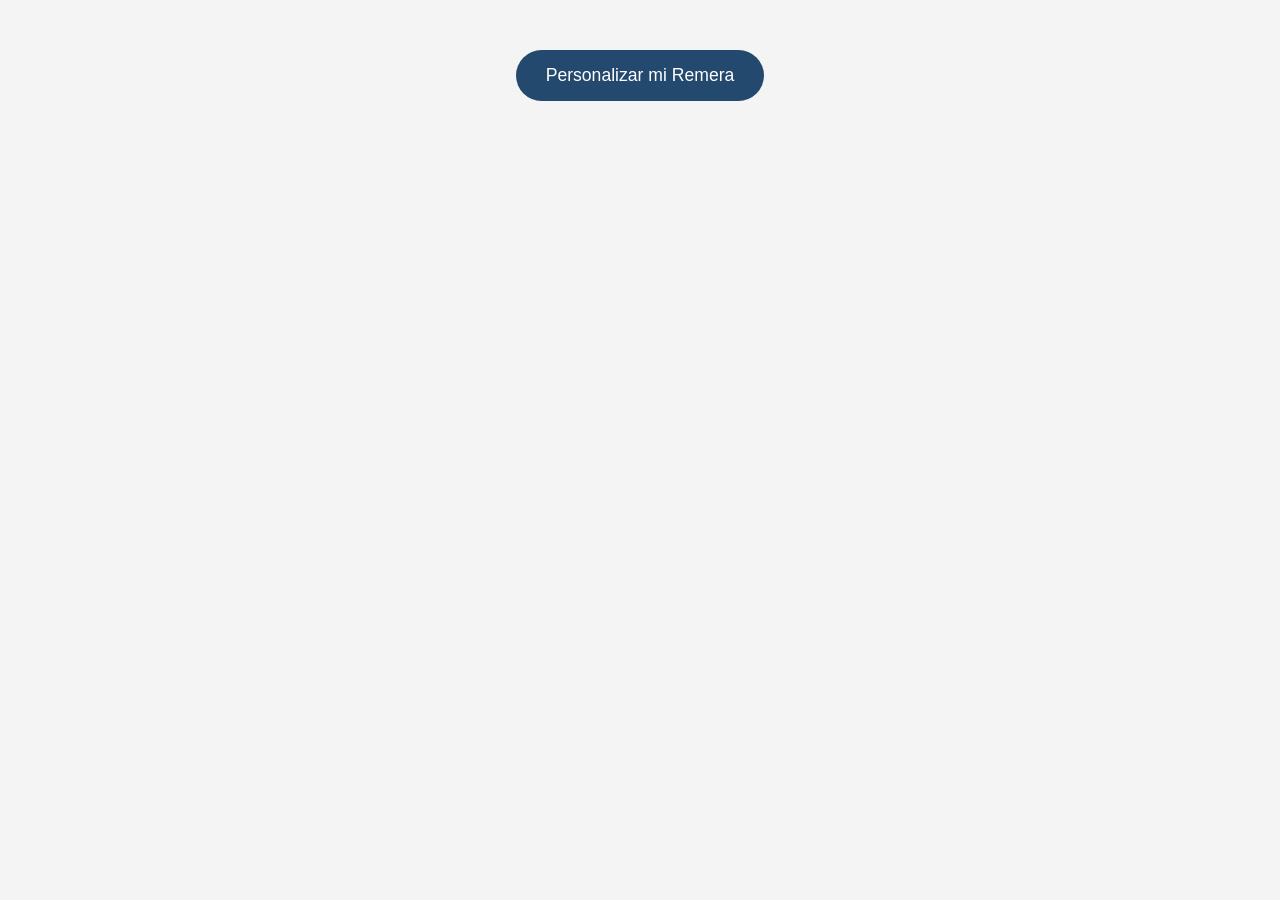
==== index.html @ 50888ea9 "Add files via upload" ====
<!DOCTYPE html>
<html lang="es">
<head>
    <meta charset="UTF-8">
    <meta name="viewport" content="width=device-width, initial-scale=1.0">
    <title>Personalizador SIN RECREO</title>
    <link rel="stylesheet" href="style.css">
</head>
<body>

    <!-- Botón disparador (Puedes ponerlo donde quieras en tu web) -->
    <div style="text-align: center; margin-top: 50px;">
        <button id="openModalBtn" class="btn-main">Personalizar mi Remera</button>
    </div>

    <!-- El Modal -->
    <div id="customizerModal" class="modal">
        <div class="modal-content">
            <span class="close-btn">&times;</span>
            
            <div class="container">
                <!-- Lado Izquierdo: Previsualización -->
                <div class="preview-panel">
                    <div class="image-container">
                        <!-- Imagen base de la remera -->
                        <img id="shirtBase" src="https://via.placeholder.com/400x500?text=Cargando+Modelo" alt="Remera">
                        <!-- Capa de la estampa (posicionada encima) -->
                        <img id="printOverlay" src="" alt="" style="display:none;">
                    </div>
                    <div id="selectionSummary" class="summary-box">
                        <p><strong>Tu selección:</strong></p>
                        <ul id="summaryList">
                            <li>Estampa: -</li>
                            <li>Corte: -</li>
                            <li>Talle: -</li>
                        </ul>
                    </div>
                </div>

                <!-- Lado Derecho: Formulario por Pasos -->
                <div class="form-panel">
                    <div class="progress-container">
                        <div class="progress-bar" id="progressBar"></div>
                    </div>

                    <form id="customForm">
                        <!-- PASO 1 -->
                        <div class="step active" data-step="1">
                            <h2>1. Elegí tu estampa</h2>
                            <p>Seleccioná el diseño del catálogo:</p>
                            <div class="options-grid">
                                <label class="card-option">
                                    <input type="radio" name="print" value="Estampa Clásica" data-img="https://via.placeholder.com/150/000/fff?text=Estampa1">
                                    <img src="https://via.placeholder.com/80?text=E1" alt="E1">
                                    <span>Clásica</span>
                                </label>
                                <label class="card-option">
                                    <input type="radio" name="print" value="Estampa Retro" data-img="https://via.placeholder.com/150/f00/fff?text=Estampa2">
                                    <img src="https://via.placeholder.com/80?text=E2" alt="E2">
                                    <span>Retro</span>
                                </label>
                                <label class="card-option">
                                    <input type="radio" name="print" value="Estampa Minimal" data-img="https://via.placeholder.com/150/00f/fff?text=Estampa3">
                                    <img src="https://via.placeholder.com/80?text=E3" alt="E3">
                                    <span>Minimal</span>
                                </label>
                            </div>
                        </div>

                        <!-- PASO 2 -->
                        <div class="step" data-step="2">
                            <h2>2. Elegí el corte</h2>
                            <div class="options-vertical">
                                <label class="radio-label">
                                    <input type="radio" name="cut" value="Femenino"> Femenino
                                </label>
                                <label class="radio-label">
                                    <input type="radio" name="cut" value="Unisex"> Unisex
                                </label>
                            </div>
                        </div>

                        <!-- PASO 3 -->
                        <div class="step" data-step="3">
                            <h2>3. Elegí el talle</h2>
                            <select name="size" class="custom-select">
                                <option value="" disabled selected>Seleccioná un talle</option>
                                <option value="S">S</option>
                                <option value="M">M</option>
                                <option value="L">L</option>
                                <option value="XL">XL</option>
                                <option value="XXL">XXL</option>
                            </select>
                        </div>

                        <!-- PASO 4 -->
                        <div class="step" data-step="4">
                            <h2>4. Color de la remera</h2>
                            <div class="options-grid colors">
                                <label class="color-circle" style="background-color: #fff;" title="Blanco">
                                    <input type="radio" name="color" value="Blanco">
                                </label>
                                <label class="color-circle" style="background-color: #000;" title="Negro">
                                    <input type="radio" name="color" value="Negro">
                                </label>
                                <label class="color-circle" style="background-color: #24496e;" title="Azul">
                                    <input type="radio" name="color" value="Azul">
                                </label>
                                <label class="color-circle" style="background-color: #808080;" title="Gris">
                                    <input type="radio" name="color" value="Gris">
                                </label>
                            </div>
                        </div>

                        <!-- PASO 5 -->
                        <div class="step" data-step="5">
                            <h2>5. Tamaño de estampa</h2>
                            <div class="options-vertical">
                                <label class="radio-label">
                                    <input type="radio" name="printSize" value="Bolsillo (Chica)"> Bolsillo (Chica)
                                </label>
                                <label class="radio-label">
                                    <input type="radio" name="printSize" value="Centrada (Grande)"> Centrada (Grande)
                                </label>
                            </div>
                        </div>

                        <!-- PASO 6 -->
                        <div class="step" data-step="6">
                            <h2>6. Método de entrega</h2>
                            <div class="options-vertical">
                                <label class="radio-label">
                                    <input type="radio" name="shipping" value="Envío a domicilio"> Envío a domicilio
                                </label>
                                <label class="radio-label">
                                    <input type="radio" name="shipping" value="Retiro por local"> Retiro por local
                                </label>
                            </div>
                        </div>

                        <!-- PASO 7 -->
                        <div class="step" data-step="7">
                            <h2>7. Forma de pago</h2>
                            <div class="options-vertical">
                                <label class="radio-label">
                                    <input type="radio" name="payment" value="Transferencia (10% OFF)"> Transferencia (10% OFF)
                                </label>
                                <label class="radio-label">
                                    <input type="radio" name="payment" value="Mercado Pago"> Mercado Pago
                                </label>
                            </div>
                        </div>

                        <!-- Navegación -->
                        <div class="nav-actions">
                            <button type="button" id="prevBtn" class="btn-secondary">Anterior</button>
                            <button type="button" id="nextBtn" class="btn-primary">Siguiente</button>
                        </div>
                    </form>
                </div>
            </div>
        </div>
    </div>

    <script src="script.js"></script>
</body>
</html>
---- style.css ----
:root {
    --primary: #24496e;
    --accent: #f3efdc;
    --text: #333;
    --white: #ffffff;
    --gray: #f4f4f4;
    --shadow: 0 4px 15px rgba(0,0,0,0.1);
}

body {
    font-family: 'Segoe UI', Tahoma, Geneva, Verdana, sans-serif;
    background-color: var(--gray);
    color: var(--text);
    margin: 0;
}

.btn-main {
    background-color: var(--primary);
    color: white;
    padding: 15px 30px;
    border: none;
    border-radius: 30px;
    font-size: 1.1rem;
    cursor: pointer;
    transition: transform 0.2s;
}

.btn-main:hover {
    transform: scale(1.05);
}

/* Modal Styles */
.modal {
    display: none;
    position: fixed;
    z-index: 1000;
    left: 0; top: 0;
    width: 100%; height: 100%;
    background-color: rgba(0,0,0,0.6);
    backdrop-filter: blur(5px);
}

.modal-content {
    background-color: var(--white);
    margin: 2% auto;
    width: 90%;
    max-width: 1000px;
    border-radius: 15px;
    position: relative;
    overflow: hidden;
    animation: slideDown 0.4s ease-out;
}

@keyframes slideDown {
    from { transform: translateY(-50px); opacity: 0; }
    to { transform: translateY(0); opacity: 1; }
}

.close-btn {
    position: absolute;
    right: 20px;
    top: 15px;
    font-size: 28px;
    cursor: pointer;
    z-index: 10;
}

.container {
    display: flex;
    flex-wrap: wrap;
}

.preview-panel {
    flex: 1;
    min-width: 350px;
    background-color: #fafafa;
    padding: 40px;
    display: flex;
    flex-direction: column;
    align-items: center;
    border-right: 1px solid #eee;
}

.image-container {
    position: relative;
    width: 100%;
    max-width: 350px;
}

#shirtBase {
    width: 100%;
    display: block;
}

#printOverlay {
    position: absolute;
    top: 25%;
    left: 50%;
    transform: translateX(-50%);
    width: 30%;
    pointer-events: none;
}

.form-panel {
    flex: 1.2;
    padding: 40px;
    min-width: 350px;
    display: flex;
    flex-direction: column;
}

/* Progress Bar */
.progress-container {
    background: #eee;
    height: 6px;
    border-radius: 3px;
    margin-bottom: 30px;
}

.progress-bar {
    background: var(--primary);
    height: 100%;
    width: 14%;
    transition: width 0.4s ease;
}

/* Step visibility */
.step {
    display: none;
}

.step.active {
    display: block;
}

h2 {
    margin-top: 0;
    color: var(--primary);
}

/* Options Styles */
.options-grid {
    display: grid;
    grid-template-columns: repeat(auto-fill, minmax(80px, 1fr));
    gap: 15px;
    margin: 20px 0;
}

.card-option {
    border: 2px solid #eee;
    border-radius: 8px;
    padding: 10px;
    text-align: center;
    cursor: pointer;
    transition: 0.2s;
}

.card-option input { display: none; }

.card-option:has(input:checked) {
    border-color: var(--primary);
    background-color: #f0f7ff;
}

.options-vertical {
    display: flex;
    flex-direction: column;
    gap: 10px;
}

.radio-label {
    padding: 12px;
    border: 1px solid #ddd;
    border-radius: 8px;
    cursor: pointer;
}

.radio-label:hover { background: #f9f9f9; }

.radio-label:has(input:checked) {
    background-color: var(--primary);
    color: white;
}

.color-circle {
    width: 40px;
    height: 40px;
    border-radius: 50%;
    border: 2px solid #ddd;
    cursor: pointer;
    position: relative;
}

.color-circle input { display: none; }

.color-circle:has(input:checked) {
    border-color: var(--primary);
    transform: scale(1.1);
}

.custom-select {
    width: 100%;
    padding: 12px;
    border-radius: 8px;
    border: 1px solid #ccc;
    font-size: 1rem;
}

.nav-actions {
    margin-top: auto;
    display: flex;
    justify-content: space-between;
    padding-top: 30px;
}

.btn-primary, .btn-secondary {
    padding: 12px 25px;
    border-radius: 8px;
    border: none;
    cursor: pointer;
    font-weight: 600;
}

.btn-primary { background: var(--primary); color: white; }
.btn-secondary { background: #ccc; color: #333; }

.btn-secondary:disabled { opacity: 0.5; cursor: not-allowed; }

.summary-box {
    margin-top: 20px;
    width: 100%;
    font-size: 0.9rem;
    background: #fff;
    padding: 15px;
    border-radius: 8px;
    box-shadow: var(--shadow);
}

ul#summaryList {
    list-style: none;
    padding: 0;
    margin: 5px 0;
}

@media (max-width: 768px) {
    .container { flex-direction: column; }
    .preview-panel { border-right: none; border-bottom: 1px solid #eee; }
}
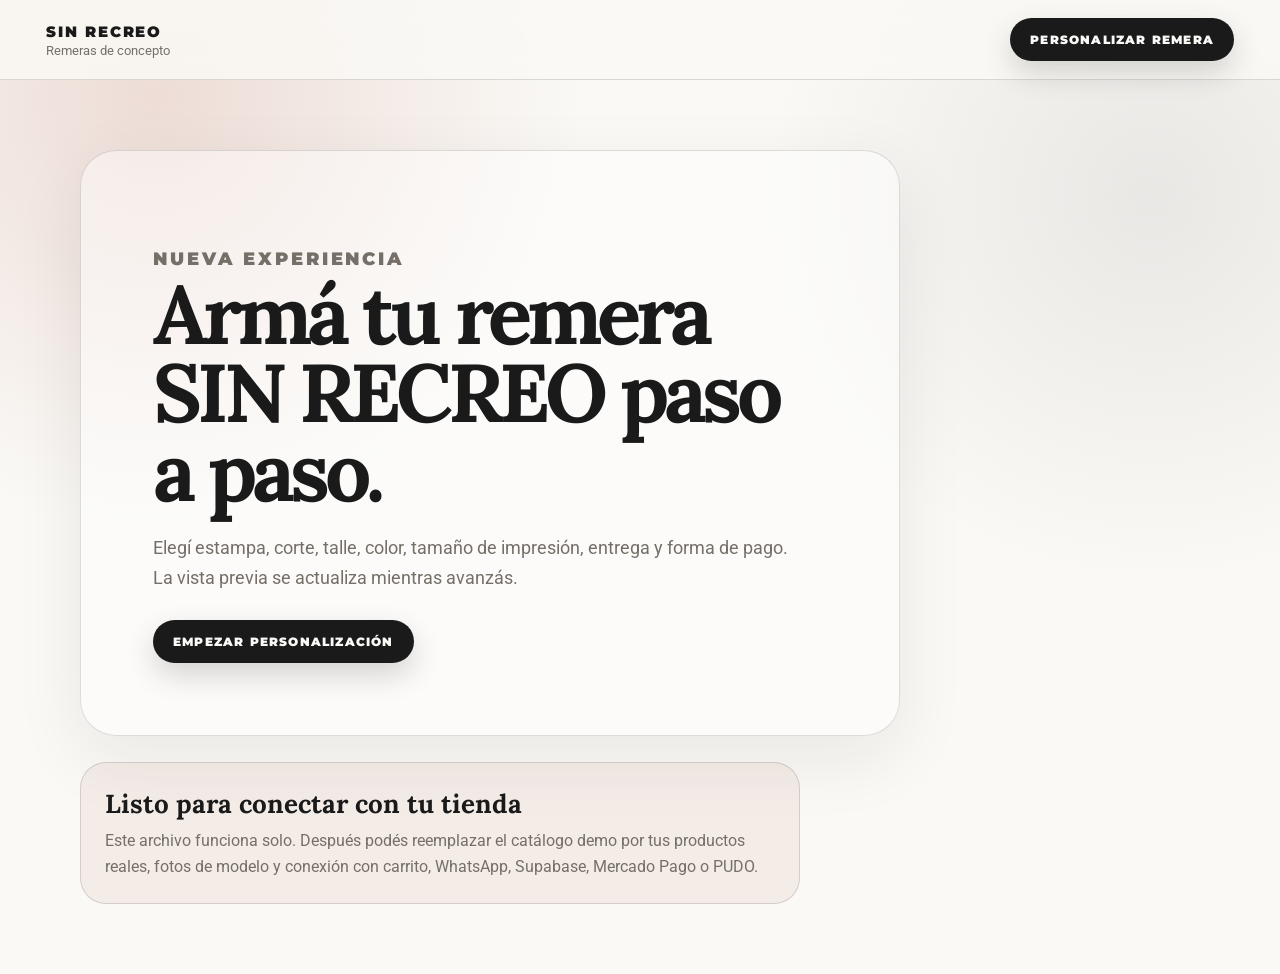
==== commit 85f824df: "Add files via upload" ====
--- a/index.html
+++ b/index.html
@@ -1,167 +1,185 @@
-<!DOCTYPE html>
-<html lang="es">
+<!doctype html>
+<html lang="es-AR">
 <head>
-    <meta charset="UTF-8">
-    <meta name="viewport" content="width=device-width, initial-scale=1.0">
-    <title>Personalizador SIN RECREO</title>
-    <link rel="stylesheet" href="style.css">
+  <meta charset="utf-8" />
+  <meta name="viewport" content="width=device-width, initial-scale=1" />
+  <title>SIN RECREO · Personalizador de remeras</title>
+  <meta name="description" content="Experiencia de personalización de remeras SIN RECREO." />
+
+  <!-- Tipografías sugeridas para la estética SIN RECREO -->
+  <link rel="preconnect" href="https://fonts.googleapis.com">
+  <link rel="preconnect" href="https://fonts.gstatic.com" crossorigin>
+  <link href="https://fonts.googleapis.com/css2?family=Lora:wght@500;600;700&family=Montserrat:wght@500;700;800;900&family=Roboto:wght@400;500;700&display=swap" rel="stylesheet">
+
+  <link rel="stylesheet" href="css/personalizador.css" />
 </head>
+
 <body>
-
-    <!-- Botón disparador (Puedes ponerlo donde quieras en tu web) -->
-    <div style="text-align: center; margin-top: 50px;">
-        <button id="openModalBtn" class="btn-main">Personalizar mi Remera</button>
+  <header class="demo-header">
+    <div class="demo-brand">
+      <span class="demo-logo">SIN RECREO</span>
+      <span class="demo-subtitle">Remeras de concepto</span>
     </div>
 
-    <!-- El Modal -->
-    <div id="customizerModal" class="modal">
-        <div class="modal-content">
-            <span class="close-btn">&times;</span>
-            
-            <div class="container">
-                <!-- Lado Izquierdo: Previsualización -->
-                <div class="preview-panel">
-                    <div class="image-container">
-                        <!-- Imagen base de la remera -->
-                        <img id="shirtBase" src="https://via.placeholder.com/400x500?text=Cargando+Modelo" alt="Remera">
-                        <!-- Capa de la estampa (posicionada encima) -->
-                        <img id="printOverlay" src="" alt="" style="display:none;">
-                    </div>
-                    <div id="selectionSummary" class="summary-box">
-                        <p><strong>Tu selección:</strong></p>
-                        <ul id="summaryList">
-                            <li>Estampa: -</li>
-                            <li>Corte: -</li>
-                            <li>Talle: -</li>
-                        </ul>
-                    </div>
+    <button class="demo-open-btn" type="button" data-sr-open-personalizer>
+      Personalizar remera
+    </button>
+  </header>
+
+  <main class="demo-main">
+    <section class="demo-hero">
+      <p class="demo-kicker">Nueva experiencia</p>
+      <h1>Armá tu remera SIN RECREO paso a paso.</h1>
+      <p>
+        Elegí estampa, corte, talle, color, tamaño de impresión, entrega y forma de pago.
+        La vista previa se actualiza mientras avanzás.
+      </p>
+
+      <div class="demo-actions">
+        <button class="demo-primary" type="button" data-sr-open-personalizer>
+          Empezar personalización
+        </button>
+      </div>
+    </section>
+
+    <section class="demo-note">
+      <h2>Listo para conectar con tu tienda</h2>
+      <p>
+        Este archivo funciona solo. Después podés reemplazar el catálogo demo por tus productos reales,
+        fotos de modelo y conexión con carrito, WhatsApp, Supabase, Mercado Pago o PUDO.
+      </p>
+    </section>
+  </main>
+
+  <!-- =========================================================
+    SIN RECREO · MODAL PERSONALIZADOR DE REMERAS
+
+    Uso desde cualquier botón:
+    <button data-sr-open-personalizer>Personalizar</button>
+
+    Uso desde un producto puntual:
+    window.SinRecreoPersonalizador.open(producto)
+
+    Conectar al carrito:
+    window.SinRecreoPersonalizador.onComplete = function(item){
+      console.log('Agregar al carrito:', item)
+    }
+  ========================================================= -->
+
+  <div class="srp-modal" id="srpModal" aria-hidden="true">
+    <div class="srp-backdrop" data-srp-close></div>
+
+    <section class="srp-shell" role="dialog" aria-modal="true" aria-labelledby="srpTitle">
+      <button class="srp-close" type="button" data-srp-close aria-label="Cerrar personalizador">×</button>
+
+      <div class="srp-header">
+        <div>
+          <p class="srp-kicker">SIN RECREO · EXPERIENCIA PERSONALIZADA</p>
+          <h2 id="srpTitle">Armá tu remera</h2>
+        </div>
+        <div class="srp-progress-pill">
+          <span id="srpStepCounter">1/7</span>
+        </div>
+      </div>
+
+      <div class="srp-progress" aria-hidden="true">
+        <div class="srp-progress-bar" id="srpProgressBar"></div>
+      </div>
+
+      <div class="srp-body">
+        <aside class="srp-preview-panel">
+          <div class="srp-preview-card">
+            <p class="srp-preview-label">Vista previa</p>
+
+            <div class="srp-model-stage" id="srpModelStage">
+              <img class="srp-model-img" id="srpModelImage" alt="Vista previa de la remera personalizada" hidden>
+
+              <div class="srp-fallback-model" id="srpFallbackModel" aria-hidden="true">
+                <div class="srp-head"></div>
+                <div class="srp-neck"></div>
+                <div class="srp-shirt" id="srpFallbackShirt">
+                  <div class="srp-sleeve srp-sleeve-left"></div>
+                  <div class="srp-sleeve srp-sleeve-right"></div>
+                  <div class="srp-print-zone" id="srpPrintZone">
+                    <img id="srpPrintImage" alt="Estampa elegida" hidden>
+                    <span id="srpPrintText">SIN<br>RECREO</span>
+                  </div>
                 </div>
+                <div class="srp-legs"></div>
+              </div>
+            </div>
 
-                <!-- Lado Derecho: Formulario por Pasos -->
-                <div class="form-panel">
-                    <div class="progress-container">
-                        <div class="progress-bar" id="progressBar"></div>
-                    </div>
+            <div class="srp-mini-summary">
+              <strong id="srpPreviewTitle">Elegí una estampa</strong>
+              <span id="srpPreviewMeta">Corte · Talle · Color · Estampa</span>
+            </div>
+          </div>
 
-                    <form id="customForm">
-                        <!-- PASO 1 -->
-                        <div class="step active" data-step="1">
-                            <h2>1. Elegí tu estampa</h2>
-                            <p>Seleccioná el diseño del catálogo:</p>
-                            <div class="options-grid">
-                                <label class="card-option">
-                                    <input type="radio" name="print" value="Estampa Clásica" data-img="https://via.placeholder.com/150/000/fff?text=Estampa1">
-                                    <img src="https://via.placeholder.com/80?text=E1" alt="E1">
-                                    <span>Clásica</span>
-                                </label>
-                                <label class="card-option">
-                                    <input type="radio" name="print" value="Estampa Retro" data-img="https://via.placeholder.com/150/f00/fff?text=Estampa2">
-                                    <img src="https://via.placeholder.com/80?text=E2" alt="E2">
-                                    <span>Retro</span>
-                                </label>
-                                <label class="card-option">
-                                    <input type="radio" name="print" value="Estampa Minimal" data-img="https://via.placeholder.com/150/00f/fff?text=Estampa3">
-                                    <img src="https://via.placeholder.com/80?text=E3" alt="E3">
-                                    <span>Minimal</span>
-                                </label>
-                            </div>
-                        </div>
+          <div class="srp-price-card">
+            <span>Total estimado</span>
+            <strong id="srpTotal">$0</strong>
+            <small id="srpPriceNote">El precio se actualiza con cada elección.</small>
+          </div>
+        </aside>
 
-                        <!-- PASO 2 -->
-                        <div class="step" data-step="2">
-                            <h2>2. Elegí el corte</h2>
-                            <div class="options-vertical">
-                                <label class="radio-label">
-                                    <input type="radio" name="cut" value="Femenino"> Femenino
-                                </label>
-                                <label class="radio-label">
-                                    <input type="radio" name="cut" value="Unisex"> Unisex
-                                </label>
-                            </div>
-                        </div>
+        <main class="srp-step-panel">
+          <div class="srp-step-copy">
+            <p class="srp-step-eyebrow" id="srpStepEyebrow">Paso 1</p>
+            <h3 id="srpStepTitle">Elegí una estampa del catálogo</h3>
+            <p id="srpStepHelp">Seleccioná la imagen que querés llevar en tu remera.</p>
+          </div>
 
-                        <!-- PASO 3 -->
-                        <div class="step" data-step="3">
-                            <h2>3. Elegí el talle</h2>
-                            <select name="size" class="custom-select">
-                                <option value="" disabled selected>Seleccioná un talle</option>
-                                <option value="S">S</option>
-                                <option value="M">M</option>
-                                <option value="L">L</option>
-                                <option value="XL">XL</option>
-                                <option value="XXL">XXL</option>
-                            </select>
-                        </div>
+          <div class="srp-options" id="srpOptions"></div>
 
-                        <!-- PASO 4 -->
-                        <div class="step" data-step="4">
-                            <h2>4. Color de la remera</h2>
-                            <div class="options-grid colors">
-                                <label class="color-circle" style="background-color: #fff;" title="Blanco">
-                                    <input type="radio" name="color" value="Blanco">
-                                </label>
-                                <label class="color-circle" style="background-color: #000;" title="Negro">
-                                    <input type="radio" name="color" value="Negro">
-                                </label>
-                                <label class="color-circle" style="background-color: #24496e;" title="Azul">
-                                    <input type="radio" name="color" value="Azul">
-                                </label>
-                                <label class="color-circle" style="background-color: #808080;" title="Gris">
-                                    <input type="radio" name="color" value="Gris">
-                                </label>
-                            </div>
-                        </div>
+          <div class="srp-selected-summary" id="srpSelectedSummary"></div>
 
-                        <!-- PASO 5 -->
-                        <div class="step" data-step="5">
-                            <h2>5. Tamaño de estampa</h2>
-                            <div class="options-vertical">
-                                <label class="radio-label">
-                                    <input type="radio" name="printSize" value="Bolsillo (Chica)"> Bolsillo (Chica)
-                                </label>
-                                <label class="radio-label">
-                                    <input type="radio" name="printSize" value="Centrada (Grande)"> Centrada (Grande)
-                                </label>
-                            </div>
-                        </div>
+          <footer class="srp-actions">
+            <button class="srp-btn srp-btn-ghost" type="button" id="srpBackBtn">Atrás</button>
+            <button class="srp-btn srp-btn-main" type="button" id="srpNextBtn">Siguiente</button>
+          </footer>
+        </main>
+      </div>
+    </section>
+  </div>
 
-                        <!-- PASO 6 -->
-                        <div class="step" data-step="6">
-                            <h2>6. Método de entrega</h2>
-                            <div class="options-vertical">
-                                <label class="radio-label">
-                                    <input type="radio" name="shipping" value="Envío a domicilio"> Envío a domicilio
-                                </label>
-                                <label class="radio-label">
-                                    <input type="radio" name="shipping" value="Retiro por local"> Retiro por local
-                                </label>
-                            </div>
-                        </div>
+  <script src="js/personalizador.js"></script>
 
-                        <!-- PASO 7 -->
-                        <div class="step" data-step="7">
-                            <h2>7. Forma de pago</h2>
-                            <div class="options-vertical">
-                                <label class="radio-label">
-                                    <input type="radio" name="payment" value="Transferencia (10% OFF)"> Transferencia (10% OFF)
-                                </label>
-                                <label class="radio-label">
-                                    <input type="radio" name="payment" value="Mercado Pago"> Mercado Pago
-                                </label>
-                            </div>
-                        </div>
+  <script>
+    /*
+      EJEMPLO DE CONEXIÓN FINAL.
+      Cuando el cliente termina, acá recibís el objeto completo del pedido.
+      Después esto se puede reemplazar por tu función real de carrito.
+    */
+    window.SinRecreoPersonalizador.onComplete = function(item){
+      console.log('SIN RECREO · agregar al carrito:', item);
 
-                        <!-- Navegación -->
-                        <div class="nav-actions">
-                            <button type="button" id="prevBtn" class="btn-secondary">Anterior</button>
-                            <button type="button" id="nextBtn" class="btn-primary">Siguiente</button>
-                        </div>
-                    </form>
-                </div>
-            </div>
-        </div>
-    </div>
+      const texto = [
+        '🖤 SIN RECREO · Remera personalizada',
+        '',
+        '*Estampa:* ' + item.product_title,
+        '*Corte:* ' + item.corte,
+        '*Talle:* ' + item.talle,
+        '*Color:* ' + item.color_label,
+        '*Tamaño de estampa:* ' + item.print_size_label,
+        '*Entrega:* ' + item.shipping_label,
+        '*Pago:* ' + item.payment_label,
+        '*Total estimado:* $' + item.price.toLocaleString('es-AR'),
+        '',
+        '_Quiero avanzar con este pedido._'
+      ].join('\n');
 
-    <script src="script.js"></script>
+      const whatsapp = 'https://wa.me/?text=' + encodeURIComponent(texto);
+
+      const aceptar = confirm(
+        'Remera personalizada lista.\\n\\n' +
+        'Total estimado: $' + item.price.toLocaleString('es-AR') + '\\n\\n' +
+        'Aceptar para enviar el pedido por WhatsApp.'
+      );
+
+      if(aceptar){
+        window.open(whatsapp, '_blank');
+      }
+    };
+  </script>
 </body>
 </html>
--- a/css/personalizador.css
+++ b/css/personalizador.css
@@ -0,0 +1,858 @@
+:root{
+  --srp-ink:#1a1a1b;
+  --srp-bone:#faf9f6;
+  --srp-terracotta:#b35c44;
+  --srp-paper:#f1eadf;
+  --srp-muted:#756f68;
+  --srp-line:rgba(26,26,27,.14);
+  --srp-shadow:0 28px 90px rgba(0,0,0,.28);
+  --srp-radius:28px;
+}
+
+*{ box-sizing:border-box; }
+
+html{
+  scroll-behavior:smooth;
+}
+
+body{
+  margin:0;
+  min-height:100vh;
+  background:
+    radial-gradient(circle at 12% 10%, rgba(179,92,68,.18), transparent 30%),
+    radial-gradient(circle at 90% 20%, rgba(26,26,27,.08), transparent 28%),
+    var(--srp-bone);
+  color:var(--srp-ink);
+  font-family:Roboto, Arial, sans-serif;
+}
+
+button,
+input,
+select,
+textarea{
+  font:inherit;
+}
+
+button{
+  -webkit-tap-highlight-color:transparent;
+}
+
+.demo-header{
+  position:sticky;
+  top:0;
+  z-index:40;
+  display:flex;
+  justify-content:space-between;
+  align-items:center;
+  gap:18px;
+  padding:18px clamp(18px, 4vw, 46px);
+  border-bottom:1px solid var(--srp-line);
+  background:rgba(250,249,246,.82);
+  backdrop-filter:blur(14px);
+}
+
+.demo-brand{
+  display:flex;
+  flex-direction:column;
+  gap:2px;
+}
+
+.demo-logo{
+  font-family:Montserrat, Arial, sans-serif;
+  font-weight:900;
+  letter-spacing:.12em;
+  font-size:15px;
+}
+
+.demo-subtitle{
+  color:var(--srp-muted);
+  font-size:13px;
+}
+
+.demo-open-btn,
+.demo-primary{
+  border:0;
+  border-radius:999px;
+  padding:14px 20px;
+  background:var(--srp-ink);
+  color:var(--srp-bone);
+  font-family:Montserrat, Arial, sans-serif;
+  font-weight:900;
+  font-size:12px;
+  letter-spacing:.1em;
+  text-transform:uppercase;
+  cursor:pointer;
+  box-shadow:0 12px 30px rgba(0,0,0,.16);
+}
+
+.demo-main{
+  width:min(1120px, calc(100% - 32px));
+  margin:0 auto;
+  padding:70px 0;
+}
+
+.demo-hero{
+  max-width:820px;
+  padding:clamp(30px, 6vw, 72px);
+  border:1px solid var(--srp-line);
+  border-radius:36px;
+  background:rgba(255,255,255,.42);
+  box-shadow:0 22px 70px rgba(26,26,27,.08);
+}
+
+.demo-kicker{
+  margin:0 0 12px;
+  color:var(--srp-terracotta);
+  font-family:Montserrat, Arial, sans-serif;
+  font-size:12px;
+  font-weight:900;
+  letter-spacing:.16em;
+  text-transform:uppercase;
+}
+
+.demo-hero h1{
+  max-width:760px;
+  margin:0;
+  font-family:Lora, Georgia, serif;
+  font-size:clamp(42px, 7vw, 82px);
+  line-height:.96;
+  letter-spacing:-.06em;
+}
+
+.demo-hero p{
+  max-width:650px;
+  margin:22px 0 0;
+  color:var(--srp-muted);
+  font-size:18px;
+  line-height:1.65;
+}
+
+.demo-actions{
+  margin-top:28px;
+}
+
+.demo-note{
+  max-width:720px;
+  margin-top:26px;
+  padding:24px;
+  border:1px solid var(--srp-line);
+  border-radius:26px;
+  background:rgba(179,92,68,.08);
+}
+
+.demo-note h2{
+  margin:0 0 8px;
+  font-family:Lora, Georgia, serif;
+  font-size:26px;
+}
+
+.demo-note p{
+  margin:0;
+  color:var(--srp-muted);
+  line-height:1.6;
+}
+
+/* ===========================
+   MODAL PERSONALIZADOR
+=========================== */
+
+.srp-modal{
+  position:fixed;
+  inset:0;
+  z-index:9999;
+  display:none;
+  align-items:center;
+  justify-content:center;
+  padding:18px;
+  font-family:Montserrat, Arial, sans-serif;
+  color:var(--srp-ink);
+}
+
+.srp-modal.is-open{
+  display:flex;
+}
+
+.srp-backdrop{
+  position:absolute;
+  inset:0;
+  background:rgba(12,10,9,.72);
+  backdrop-filter:blur(8px);
+}
+
+.srp-shell{
+  position:relative;
+  width:min(1120px, 100%);
+  max-height:min(92vh, 920px);
+  overflow:hidden;
+  background:var(--srp-bone);
+  border:1px solid rgba(255,255,255,.16);
+  border-radius:var(--srp-radius);
+  box-shadow:var(--srp-shadow);
+}
+
+.srp-close{
+  position:absolute;
+  top:18px;
+  right:18px;
+  z-index:5;
+  width:38px;
+  height:38px;
+  border-radius:999px;
+  border:1px solid var(--srp-line);
+  background:rgba(250,249,246,.92);
+  color:var(--srp-ink);
+  font-size:26px;
+  line-height:1;
+  cursor:pointer;
+}
+
+.srp-header{
+  display:flex;
+  align-items:flex-start;
+  justify-content:space-between;
+  gap:16px;
+  padding:28px 72px 18px 32px;
+  border-bottom:1px solid var(--srp-line);
+  background:linear-gradient(135deg, var(--srp-bone), #efe5da);
+}
+
+.srp-kicker{
+  margin:0 0 8px;
+  color:var(--srp-terracotta);
+  font-size:11px;
+  font-weight:900;
+  letter-spacing:.16em;
+}
+
+.srp-header h2{
+  margin:0;
+  font-family:Lora, Georgia, serif;
+  font-size:clamp(28px, 4vw, 46px);
+  letter-spacing:-.04em;
+}
+
+.srp-progress-pill{
+  min-width:64px;
+  margin-top:8px;
+  border:1px solid var(--srp-line);
+  border-radius:999px;
+  padding:9px 12px;
+  text-align:center;
+  font-weight:900;
+  font-size:12px;
+  background:#fff8;
+}
+
+.srp-progress{
+  height:5px;
+  background:rgba(26,26,27,.08);
+}
+
+.srp-progress-bar{
+  height:100%;
+  width:14.285%;
+  background:var(--srp-terracotta);
+  border-radius:0 999px 999px 0;
+  transition:width .28s ease;
+}
+
+.srp-body{
+  display:grid;
+  grid-template-columns:390px 1fr;
+  min-height:600px;
+  max-height:calc(92vh - 120px);
+}
+
+.srp-preview-panel{
+  display:flex;
+  flex-direction:column;
+  gap:16px;
+  padding:24px;
+  background:var(--srp-paper);
+  border-right:1px solid var(--srp-line);
+  overflow:auto;
+}
+
+.srp-preview-card,
+.srp-price-card{
+  border:1px solid var(--srp-line);
+  border-radius:24px;
+  background:rgba(250,249,246,.72);
+  box-shadow:0 12px 32px rgba(26,26,27,.07);
+}
+
+.srp-preview-card{
+  padding:16px;
+}
+
+.srp-preview-label{
+  margin:0 0 10px;
+  font-size:11px;
+  font-weight:900;
+  letter-spacing:.14em;
+  color:var(--srp-muted);
+  text-transform:uppercase;
+}
+
+.srp-model-stage{
+  position:relative;
+  width:100%;
+  aspect-ratio:4/5;
+  overflow:hidden;
+  border-radius:22px;
+  background:
+    radial-gradient(circle at 50% 20%, rgba(179,92,68,.22), transparent 32%),
+    linear-gradient(160deg, #e8d8ca, #c6927f 72%, #a56655);
+}
+
+.srp-model-img{
+  width:100%;
+  height:100%;
+  object-fit:cover;
+  display:block;
+}
+
+.srp-fallback-model{
+  position:absolute;
+  inset:0;
+}
+
+.srp-head{
+  position:absolute;
+  top:9%;
+  left:50%;
+  width:76px;
+  height:86px;
+  transform:translateX(-50%);
+  border-radius:48% 48% 45% 45%;
+  background:#c18b70;
+  box-shadow:inset -12px -8px 0 rgba(0,0,0,.08);
+}
+
+.srp-neck{
+  position:absolute;
+  top:25%;
+  left:50%;
+  width:38px;
+  height:42px;
+  transform:translateX(-50%);
+  background:#b77e66;
+  border-radius:12px;
+}
+
+.srp-shirt{
+  position:absolute;
+  top:31%;
+  left:50%;
+  width:168px;
+  height:210px;
+  transform:translateX(-50%);
+  border-radius:30px 30px 18px 18px;
+  background:#111;
+  box-shadow:
+    inset 0 8px 18px rgba(255,255,255,.08),
+    inset 0 -24px 22px rgba(0,0,0,.16),
+    0 20px 35px rgba(0,0,0,.18);
+  transition:background .2s ease, width .2s ease, height .2s ease;
+}
+
+.srp-shirt::before{
+  content:"";
+  position:absolute;
+  top:0;
+  left:50%;
+  width:54px;
+  height:28px;
+  transform:translateX(-50%);
+  border-radius:0 0 999px 999px;
+  background:rgba(0,0,0,.24);
+}
+
+.srp-sleeve{
+  position:absolute;
+  top:20px;
+  width:58px;
+  height:90px;
+  background:inherit;
+  border-radius:22px;
+  z-index:-1;
+}
+
+.srp-sleeve-left{
+  left:-42px;
+  transform:rotate(16deg);
+}
+
+.srp-sleeve-right{
+  right:-42px;
+  transform:rotate(-16deg);
+}
+
+.srp-print-zone{
+  position:absolute;
+  left:50%;
+  top:58px;
+  width:82px;
+  height:112px;
+  transform:translateX(-50%);
+  display:flex;
+  align-items:center;
+  justify-content:center;
+  border:1px dashed rgba(250,249,246,.26);
+  transition:width .2s ease, height .2s ease, top .2s ease;
+}
+
+.srp-print-zone img{
+  width:100%;
+  height:100%;
+  object-fit:contain;
+  display:block;
+  filter:drop-shadow(0 6px 12px rgba(0,0,0,.18));
+}
+
+.srp-print-zone span{
+  font-family:Lora, Georgia, serif;
+  font-weight:800;
+  font-size:17px;
+  line-height:.95;
+  letter-spacing:.05em;
+  text-align:center;
+  color:var(--srp-bone);
+}
+
+.srp-legs{
+  position:absolute;
+  left:50%;
+  bottom:0;
+  width:116px;
+  height:130px;
+  transform:translateX(-50%);
+  background:linear-gradient(90deg, #272321 48%, transparent 48% 52%, #272321 52%);
+  border-radius:0 0 18px 18px;
+}
+
+.srp-mini-summary{
+  display:flex;
+  flex-direction:column;
+  gap:4px;
+  padding:14px 4px 2px;
+}
+
+.srp-mini-summary strong{
+  font-family:Lora, Georgia, serif;
+  font-size:20px;
+}
+
+.srp-mini-summary span{
+  color:var(--srp-muted);
+  font-size:13px;
+  line-height:1.4;
+}
+
+.srp-price-card{
+  display:flex;
+  flex-direction:column;
+  gap:6px;
+  padding:18px;
+}
+
+.srp-price-card span{
+  font-size:12px;
+  font-weight:900;
+  letter-spacing:.12em;
+  text-transform:uppercase;
+  color:var(--srp-muted);
+}
+
+.srp-price-card strong{
+  font-size:34px;
+  letter-spacing:-.04em;
+}
+
+.srp-price-card small{
+  color:var(--srp-muted);
+  line-height:1.4;
+}
+
+.srp-step-panel{
+  display:flex;
+  flex-direction:column;
+  padding:28px;
+  overflow:auto;
+}
+
+.srp-step-copy{
+  max-width:760px;
+}
+
+.srp-step-eyebrow{
+  margin:0 0 6px;
+  color:var(--srp-terracotta);
+  font-size:12px;
+  font-weight:900;
+  letter-spacing:.14em;
+  text-transform:uppercase;
+}
+
+.srp-step-copy h3{
+  margin:0 0 8px;
+  font-family:Lora, Georgia, serif;
+  font-size:clamp(26px, 3vw, 38px);
+  letter-spacing:-.035em;
+}
+
+.srp-step-copy p:last-child{
+  margin:0;
+  color:var(--srp-muted);
+  line-height:1.55;
+}
+
+.srp-options{
+  display:grid;
+  grid-template-columns:repeat(2, minmax(0, 1fr));
+  gap:14px;
+  margin:24px 0;
+}
+
+.srp-options.is-catalog{
+  grid-template-columns:repeat(3, minmax(0, 1fr));
+}
+
+.srp-option{
+  position:relative;
+  width:100%;
+  min-height:86px;
+  border:1px solid var(--srp-line);
+  border-radius:22px;
+  background:#fff8;
+  color:var(--srp-ink);
+  text-align:left;
+  cursor:pointer;
+  overflow:hidden;
+  transition:transform .18s ease, border-color .18s ease, background .18s ease, box-shadow .18s ease;
+}
+
+.srp-option:hover{
+  transform:translateY(-2px);
+  border-color:rgba(179,92,68,.44);
+  box-shadow:0 14px 28px rgba(26,26,27,.08);
+}
+
+.srp-option.is-selected{
+  border-color:var(--srp-ink);
+  background:var(--srp-ink);
+  color:var(--srp-bone);
+}
+
+.srp-option-inner{
+  display:flex;
+  gap:14px;
+  align-items:center;
+  padding:16px;
+}
+
+.srp-option-img{
+  flex:0 0 72px;
+  width:72px;
+  height:86px;
+  border-radius:16px;
+  object-fit:cover;
+  background:#ddd;
+}
+
+.srp-option-color-dot{
+  flex:0 0 34px;
+  width:34px;
+  height:34px;
+  border-radius:999px;
+  border:1px solid rgba(26,26,27,.18);
+  box-shadow:inset 0 0 0 4px rgba(255,255,255,.45);
+}
+
+.srp-option-copy{
+  min-width:0;
+}
+
+.srp-option-copy strong{
+  display:block;
+  font-size:15px;
+  line-height:1.2;
+  margin-bottom:5px;
+}
+
+.srp-option-copy span{
+  display:block;
+  color:currentColor;
+  opacity:.72;
+  font-size:12px;
+  line-height:1.35;
+}
+
+.srp-selected-summary{
+  margin-top:auto;
+  border:1px solid var(--srp-line);
+  border-radius:20px;
+  padding:14px 16px;
+  background:rgba(179,92,68,.08);
+  color:var(--srp-muted);
+  font-size:13px;
+  line-height:1.45;
+}
+
+.srp-selected-summary strong{
+  color:var(--srp-ink);
+}
+
+.srp-actions{
+  display:flex;
+  justify-content:space-between;
+  gap:12px;
+  margin-top:18px;
+  padding-top:18px;
+  border-top:1px solid var(--srp-line);
+}
+
+.srp-btn{
+  min-height:48px;
+  border-radius:999px;
+  padding:0 22px;
+  font-weight:900;
+  letter-spacing:.08em;
+  text-transform:uppercase;
+  font-size:12px;
+  cursor:pointer;
+  transition:opacity .18s ease, transform .18s ease, background .18s ease;
+}
+
+.srp-btn:hover{
+  transform:translateY(-1px);
+}
+
+.srp-btn:disabled{
+  opacity:.42;
+  cursor:not-allowed;
+  transform:none;
+}
+
+.srp-btn-ghost{
+  border:1px solid var(--srp-line);
+  background:transparent;
+  color:var(--srp-ink);
+}
+
+.srp-btn-main{
+  border:1px solid var(--srp-ink);
+  background:var(--srp-ink);
+  color:var(--srp-bone);
+}
+
+.srp-finish-card{
+  grid-column:1/-1;
+  border:1px solid var(--srp-line);
+  border-radius:24px;
+  padding:22px;
+  background:#fff8;
+}
+
+.srp-finish-card h4{
+  margin:0 0 12px;
+  font-family:Lora, Georgia, serif;
+  font-size:25px;
+}
+
+.srp-finish-card p{
+  margin:0;
+  color:var(--srp-muted);
+  line-height:1.55;
+}
+
+.srp-finish-list{
+  display:grid;
+  gap:10px;
+  margin:0;
+  padding:0;
+  list-style:none;
+}
+
+.srp-finish-list li{
+  display:flex;
+  justify-content:space-between;
+  gap:18px;
+  border-bottom:1px solid var(--srp-line);
+  padding-bottom:9px;
+  color:var(--srp-muted);
+}
+
+.srp-finish-list strong{
+  color:var(--srp-ink);
+  text-align:right;
+}
+
+@media (max-width: 860px){
+  .demo-header{
+    padding:14px 16px;
+  }
+
+  .demo-subtitle{
+    display:none;
+  }
+
+  .demo-open-btn{
+    padding:12px 14px;
+    font-size:10px;
+  }
+
+  .demo-main{
+    padding:34px 0;
+  }
+
+  .demo-hero{
+    padding:28px;
+    border-radius:28px;
+  }
+
+  .demo-hero p{
+    font-size:16px;
+  }
+
+  .srp-modal{
+    padding:0;
+    align-items:stretch;
+  }
+
+  .srp-shell{
+    width:100%;
+    max-height:none;
+    height:100dvh;
+    border-radius:0;
+    overflow:auto;
+  }
+
+  .srp-header{
+    position:sticky;
+    top:0;
+    z-index:3;
+    padding:22px 60px 16px 18px;
+  }
+
+  .srp-close{
+    top:15px;
+    right:14px;
+  }
+
+  .srp-body{
+    grid-template-columns:1fr;
+    min-height:auto;
+    max-height:none;
+  }
+
+  .srp-preview-panel{
+    border-right:0;
+    border-bottom:1px solid var(--srp-line);
+    padding:16px;
+  }
+
+  .srp-preview-card{
+    display:grid;
+    grid-template-columns:118px 1fr;
+    gap:14px;
+    align-items:center;
+  }
+
+  .srp-preview-label{
+    grid-column:1/-1;
+    margin-bottom:-2px;
+  }
+
+  .srp-model-stage{
+    aspect-ratio:3/4;
+    border-radius:18px;
+  }
+
+  .srp-head{
+    width:34px;
+    height:40px;
+  }
+
+  .srp-neck{
+    width:20px;
+    height:20px;
+    top:26%;
+  }
+
+  .srp-shirt{
+    width:78px !important;
+    height:96px !important;
+    top:32%;
+    border-radius:16px 16px 9px 9px;
+  }
+
+  .srp-shirt::before{
+    width:28px;
+    height:15px;
+  }
+
+  .srp-sleeve{
+    width:26px;
+    height:42px;
+    top:12px;
+    border-radius:12px;
+  }
+
+  .srp-sleeve-left{
+    left:-18px;
+  }
+
+  .srp-sleeve-right{
+    right:-18px;
+  }
+
+  .srp-print-zone{
+    top:30px !important;
+    width:36px !important;
+    height:48px !important;
+  }
+
+  .srp-print-zone span{
+    font-size:8px;
+  }
+
+  .srp-legs{
+    width:58px;
+    height:62px;
+  }
+
+  .srp-price-card{
+    display:grid;
+    grid-template-columns:1fr auto;
+    align-items:center;
+  }
+
+  .srp-price-card small{
+    grid-column:1/-1;
+  }
+
+  .srp-step-panel{
+    padding:20px 16px 24px;
+  }
+
+  .srp-options,
+  .srp-options.is-catalog{
+    grid-template-columns:1fr;
+    gap:10px;
+  }
+
+  .srp-actions{
+    position:sticky;
+    bottom:0;
+    margin-left:-16px;
+    margin-right:-16px;
+    padding:12px 16px;
+    background:rgba(250,249,246,.94);
+    backdrop-filter:blur(10px);
+  }
+
+  .srp-btn{
+    flex:1;
+  }
+}
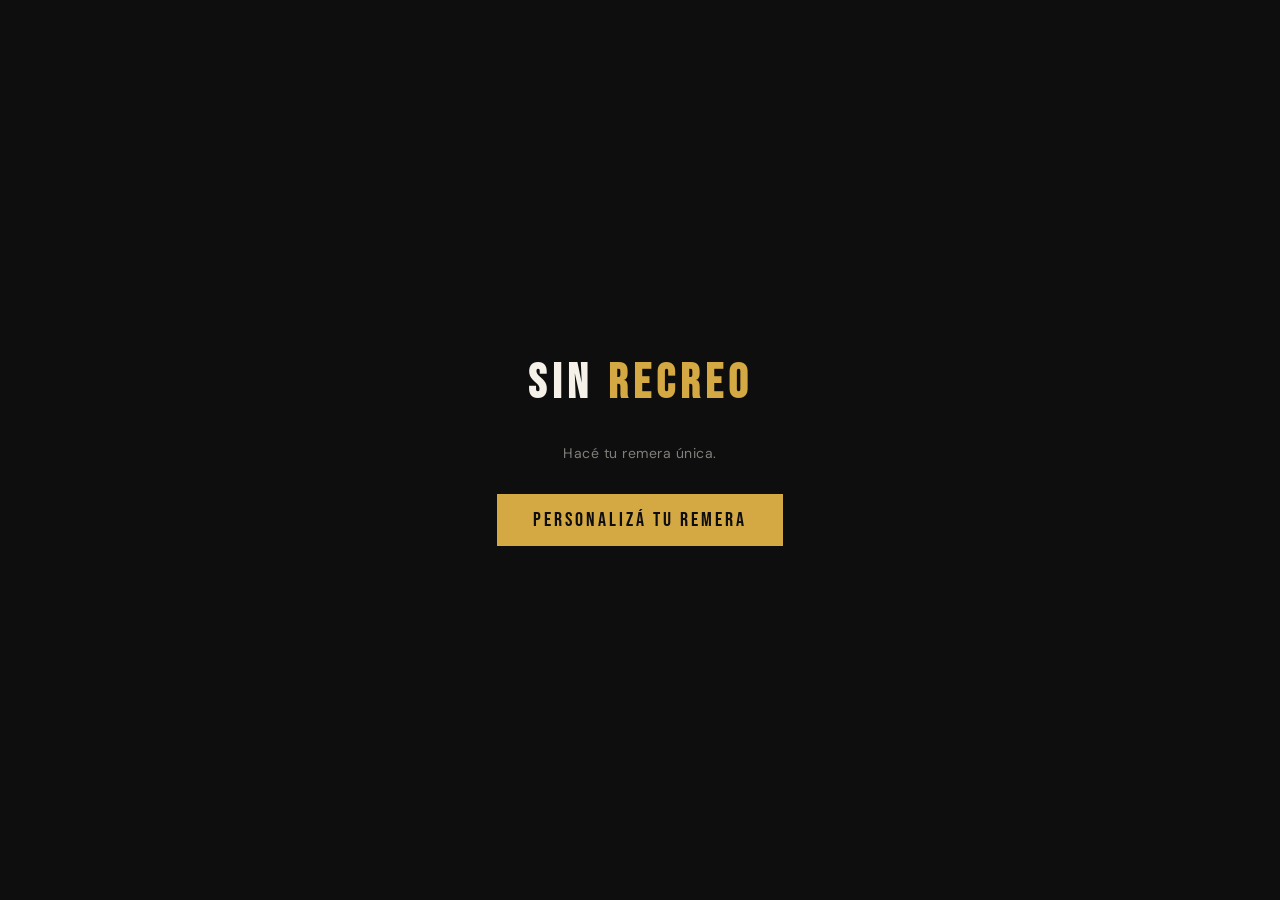
==== commit 9d567b28: "Add files via upload" ====
--- a/index.html
+++ b/index.html
@@ -1,185 +1,143 @@
-<!doctype html>
-<html lang="es-AR">
+<!DOCTYPE html>
+<html lang="es">
 <head>
-  <meta charset="utf-8" />
-  <meta name="viewport" content="width=device-width, initial-scale=1" />
-  <title>SIN RECREO · Personalizador de remeras</title>
-  <meta name="description" content="Experiencia de personalización de remeras SIN RECREO." />
+  <meta charset="UTF-8"/>
+  <meta name="viewport" content="width=device-width, initial-scale=1.0"/>
+  <title>SIN RECREO — Demo de integración</title>
+  <link rel="preconnect" href="https://fonts.googleapis.com"/>
+  <link href="https://fonts.googleapis.com/css2?family=Bebas+Neue&family=DM+Sans:wght@300;400;500&display=swap" rel="stylesheet"/>
+  <style>
+    *, *::before, *::after { box-sizing: border-box; margin: 0; padding: 0; }
+    body {
+      background: #0e0e0e;
+      font-family: 'DM Sans', sans-serif;
+      color: #f5f0e8;
+      min-height: 100vh;
+      display: flex;
+      flex-direction: column;
+      align-items: center;
+      justify-content: center;
+      gap: 2rem;
+    }
+    h1 {
+      font-family: 'Bebas Neue', sans-serif;
+      font-size: 48px;
+      letter-spacing: 6px;
+    }
+    h1 span { color: #d4a843; }
+    p { color: rgba(245,240,232,0.5); font-size: 14px; letter-spacing: .5px; }
 
-  <!-- Tipografías sugeridas para la estética SIN RECREO -->
-  <link rel="preconnect" href="https://fonts.googleapis.com">
-  <link rel="preconnect" href="https://fonts.gstatic.com" crossorigin>
-  <link href="https://fonts.googleapis.com/css2?family=Lora:wght@500;600;700&family=Montserrat:wght@500;700;800;900&family=Roboto:wght@400;500;700&display=swap" rel="stylesheet">
+    .open-btn {
+      background: #d4a843;
+      color: #0e0e0e;
+      border: none;
+      padding: 14px 36px;
+      font-family: 'Bebas Neue', sans-serif;
+      font-size: 20px;
+      letter-spacing: 3px;
+      cursor: pointer;
+      transition: filter .2s;
+    }
+    .open-btn:hover { filter: brightness(1.1); }
 
-  <link rel="stylesheet" href="css/personalizador.css" />
+    /* ---- OVERLAY MODAL ---- */
+    #srModalOverlay {
+      display: none;
+      position: fixed;
+      inset: 0;
+      background: rgba(0, 0, 0, 0.88);
+      z-index: 9999;
+      align-items: center;
+      justify-content: center;
+      padding: 1rem;
+    }
+    #srModalOverlay.open { display: flex; }
+
+    .sr-modal-wrapper {
+      position: relative;
+      width: 100%;
+      max-width: 820px;
+    }
+
+    .sr-close-btn {
+      position: absolute;
+      top: -36px;
+      right: 0;
+      background: none;
+      border: none;
+      color: rgba(245,240,232,0.6);
+      font-size: 14px;
+      cursor: pointer;
+      letter-spacing: 1px;
+      font-family: 'DM Sans', sans-serif;
+      transition: color .2s;
+    }
+    .sr-close-btn:hover { color: #f5f0e8; }
+
+    .sr-modal-wrapper iframe {
+      width: 100%;
+      height: 700px;
+      border: none;
+      display: block;
+    }
+
+    /* Responsive */
+    @media (max-width: 600px) {
+      .sr-modal-wrapper iframe { height: 90vh; }
+    }
+  </style>
 </head>
+<body>
 
-<body>
-  <header class="demo-header">
-    <div class="demo-brand">
-      <span class="demo-logo">SIN RECREO</span>
-      <span class="demo-subtitle">Remeras de concepto</span>
+  <h1>SIN <span>RECREO</span></h1>
+  <p>Hacé tu remera única.</p>
+
+  <button class="open-btn" onclick="openPersonalizador()">
+    PERSONALIZÁ TU REMERA
+  </button>
+
+  <!-- MODAL -->
+  <div id="srModalOverlay">
+    <div class="sr-modal-wrapper">
+      <button class="sr-close-btn" onclick="closePersonalizador()">✕ cerrar</button>
+      <iframe id="srIframe" src="" title="Personalizador de remeras SIN RECREO"></iframe>
     </div>
-
-    <button class="demo-open-btn" type="button" data-sr-open-personalizer>
-      Personalizar remera
-    </button>
-  </header>
-
-  <main class="demo-main">
-    <section class="demo-hero">
-      <p class="demo-kicker">Nueva experiencia</p>
-      <h1>Armá tu remera SIN RECREO paso a paso.</h1>
-      <p>
-        Elegí estampa, corte, talle, color, tamaño de impresión, entrega y forma de pago.
-        La vista previa se actualiza mientras avanzás.
-      </p>
-
-      <div class="demo-actions">
-        <button class="demo-primary" type="button" data-sr-open-personalizer>
-          Empezar personalización
-        </button>
-      </div>
-    </section>
-
-    <section class="demo-note">
-      <h2>Listo para conectar con tu tienda</h2>
-      <p>
-        Este archivo funciona solo. Después podés reemplazar el catálogo demo por tus productos reales,
-        fotos de modelo y conexión con carrito, WhatsApp, Supabase, Mercado Pago o PUDO.
-      </p>
-    </section>
-  </main>
-
-  <!-- =========================================================
-    SIN RECREO · MODAL PERSONALIZADOR DE REMERAS
-
-    Uso desde cualquier botón:
-    <button data-sr-open-personalizer>Personalizar</button>
-
-    Uso desde un producto puntual:
-    window.SinRecreoPersonalizador.open(producto)
-
-    Conectar al carrito:
-    window.SinRecreoPersonalizador.onComplete = function(item){
-      console.log('Agregar al carrito:', item)
-    }
-  ========================================================= -->
-
-  <div class="srp-modal" id="srpModal" aria-hidden="true">
-    <div class="srp-backdrop" data-srp-close></div>
-
-    <section class="srp-shell" role="dialog" aria-modal="true" aria-labelledby="srpTitle">
-      <button class="srp-close" type="button" data-srp-close aria-label="Cerrar personalizador">×</button>
-
-      <div class="srp-header">
-        <div>
-          <p class="srp-kicker">SIN RECREO · EXPERIENCIA PERSONALIZADA</p>
-          <h2 id="srpTitle">Armá tu remera</h2>
-        </div>
-        <div class="srp-progress-pill">
-          <span id="srpStepCounter">1/7</span>
-        </div>
-      </div>
-
-      <div class="srp-progress" aria-hidden="true">
-        <div class="srp-progress-bar" id="srpProgressBar"></div>
-      </div>
-
-      <div class="srp-body">
-        <aside class="srp-preview-panel">
-          <div class="srp-preview-card">
-            <p class="srp-preview-label">Vista previa</p>
-
-            <div class="srp-model-stage" id="srpModelStage">
-              <img class="srp-model-img" id="srpModelImage" alt="Vista previa de la remera personalizada" hidden>
-
-              <div class="srp-fallback-model" id="srpFallbackModel" aria-hidden="true">
-                <div class="srp-head"></div>
-                <div class="srp-neck"></div>
-                <div class="srp-shirt" id="srpFallbackShirt">
-                  <div class="srp-sleeve srp-sleeve-left"></div>
-                  <div class="srp-sleeve srp-sleeve-right"></div>
-                  <div class="srp-print-zone" id="srpPrintZone">
-                    <img id="srpPrintImage" alt="Estampa elegida" hidden>
-                    <span id="srpPrintText">SIN<br>RECREO</span>
-                  </div>
-                </div>
-                <div class="srp-legs"></div>
-              </div>
-            </div>
-
-            <div class="srp-mini-summary">
-              <strong id="srpPreviewTitle">Elegí una estampa</strong>
-              <span id="srpPreviewMeta">Corte · Talle · Color · Estampa</span>
-            </div>
-          </div>
-
-          <div class="srp-price-card">
-            <span>Total estimado</span>
-            <strong id="srpTotal">$0</strong>
-            <small id="srpPriceNote">El precio se actualiza con cada elección.</small>
-          </div>
-        </aside>
-
-        <main class="srp-step-panel">
-          <div class="srp-step-copy">
-            <p class="srp-step-eyebrow" id="srpStepEyebrow">Paso 1</p>
-            <h3 id="srpStepTitle">Elegí una estampa del catálogo</h3>
-            <p id="srpStepHelp">Seleccioná la imagen que querés llevar en tu remera.</p>
-          </div>
-
-          <div class="srp-options" id="srpOptions"></div>
-
-          <div class="srp-selected-summary" id="srpSelectedSummary"></div>
-
-          <footer class="srp-actions">
-            <button class="srp-btn srp-btn-ghost" type="button" id="srpBackBtn">Atrás</button>
-            <button class="srp-btn srp-btn-main" type="button" id="srpNextBtn">Siguiente</button>
-          </footer>
-        </main>
-      </div>
-    </section>
   </div>
 
-  <script src="js/personalizador.js"></script>
+  <script>
+    function openPersonalizador() {
+      const overlay = document.getElementById('srModalOverlay');
+      const iframe  = document.getElementById('srIframe');
+      // Carga el iframe solo cuando se abre (mejor performance)
+      if (!iframe.src || iframe.src === window.location.href) {
+        iframe.src = 'personalizador.html';
+      }
+      overlay.classList.add('open');
+      document.body.style.overflow = 'hidden';
+    }
 
-  <script>
-    /*
-      EJEMPLO DE CONEXIÓN FINAL.
-      Cuando el cliente termina, acá recibís el objeto completo del pedido.
-      Después esto se puede reemplazar por tu función real de carrito.
-    */
-    window.SinRecreoPersonalizador.onComplete = function(item){
-      console.log('SIN RECREO · agregar al carrito:', item);
+    function closePersonalizador() {
+      document.getElementById('srModalOverlay').classList.remove('open');
+      document.body.style.overflow = '';
+    }
 
-      const texto = [
-        '🖤 SIN RECREO · Remera personalizada',
-        '',
-        '*Estampa:* ' + item.product_title,
-        '*Corte:* ' + item.corte,
-        '*Talle:* ' + item.talle,
-        '*Color:* ' + item.color_label,
-        '*Tamaño de estampa:* ' + item.print_size_label,
-        '*Entrega:* ' + item.shipping_label,
-        '*Pago:* ' + item.payment_label,
-        '*Total estimado:* $' + item.price.toLocaleString('es-AR'),
-        '',
-        '_Quiero avanzar con este pedido._'
-      ].join('\n');
+    // Cerrar con Escape
+    document.addEventListener('keydown', e => {
+      if (e.key === 'Escape') closePersonalizador();
+    });
 
-      const whatsapp = 'https://wa.me/?text=' + encodeURIComponent(texto);
+    // Cerrar al hacer click fuera del modal
+    document.getElementById('srModalOverlay').addEventListener('click', function(e) {
+      if (e.target === this) closePersonalizador();
+    });
 
-      const aceptar = confirm(
-        'Remera personalizada lista.\\n\\n' +
-        'Total estimado: $' + item.price.toLocaleString('es-AR') + '\\n\\n' +
-        'Aceptar para enviar el pedido por WhatsApp.'
-      );
+    // Escuchar evento del carrito desde el iframe
+    window.addEventListener('srAddToCart', function(e) {
+      console.log('Producto agregado al carrito:', e.detail);
+      closePersonalizador();
+      // Aquí podés actualizar tu UI de carrito, hacer un fetch, etc.
+    });
+  </script>
 
-      if(aceptar){
-        window.open(whatsapp, '_blank');
-      }
-    };
-  </script>
 </body>
 </html>
